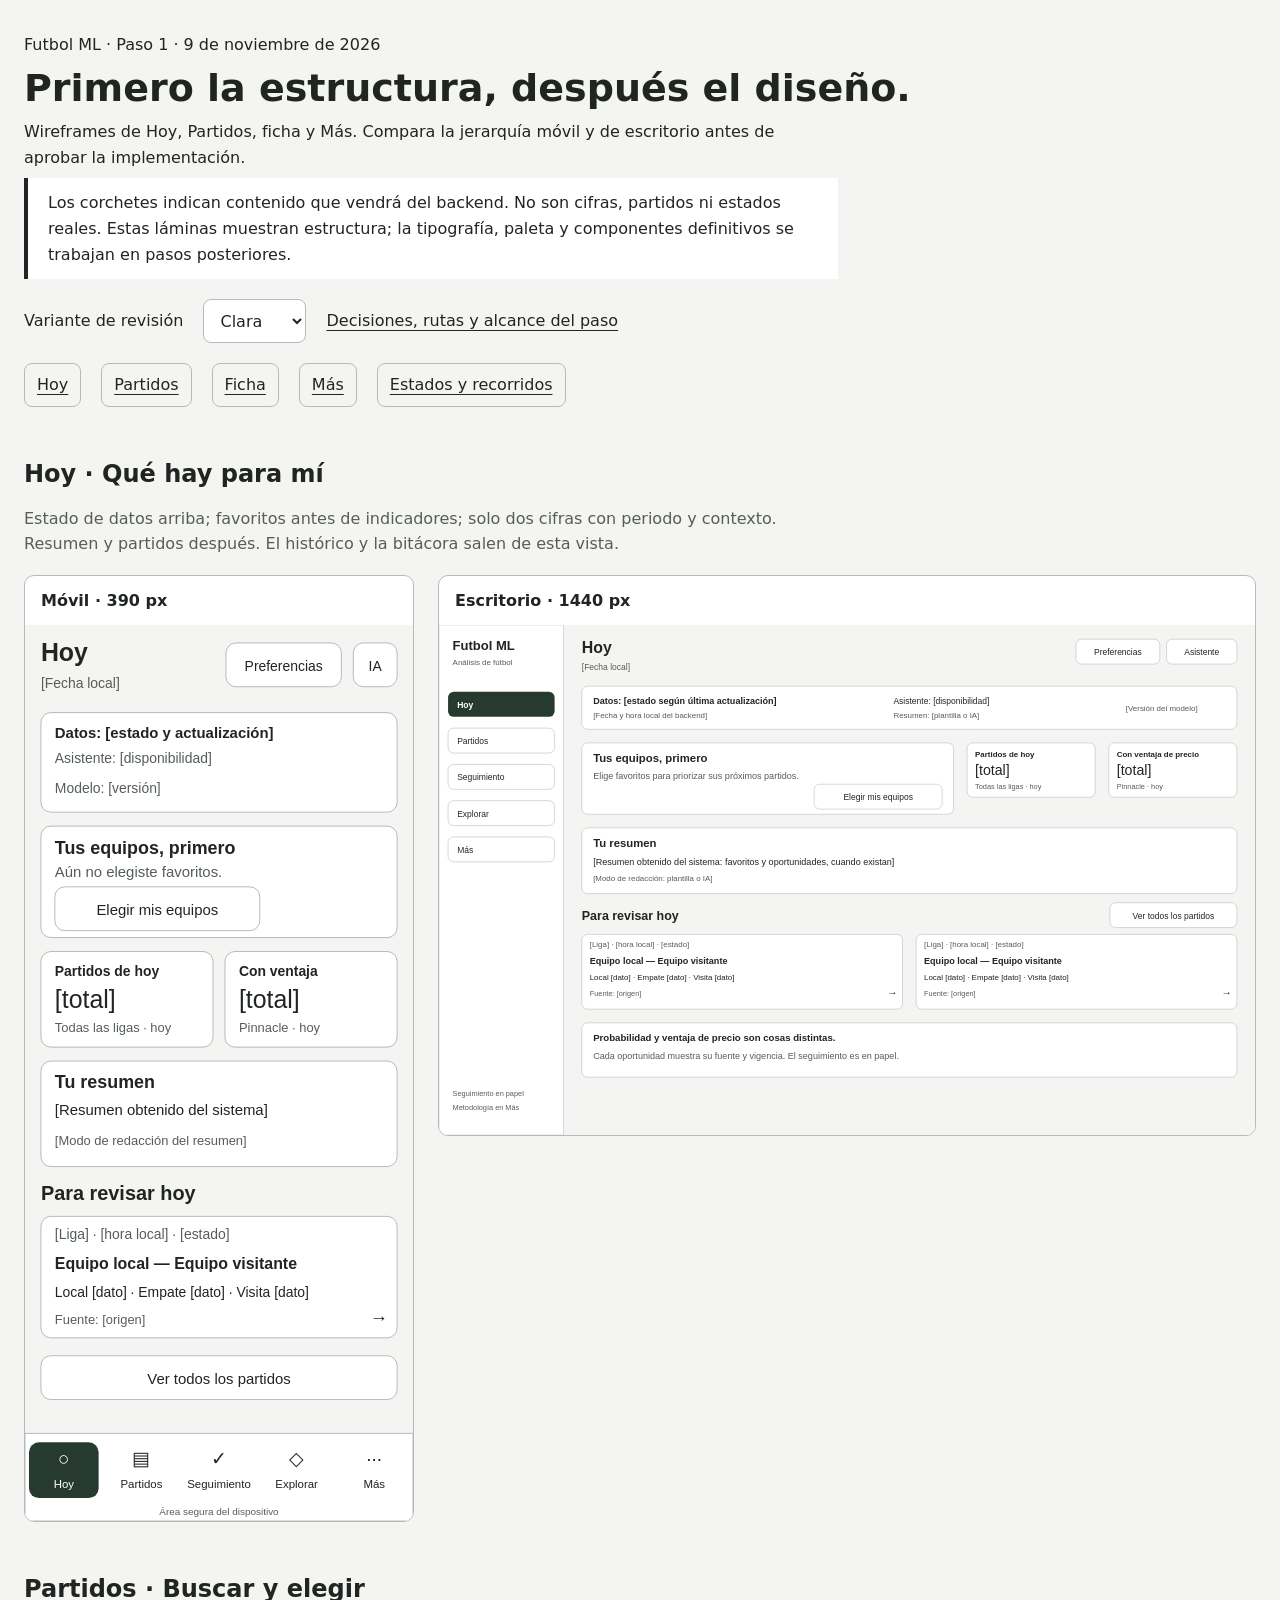
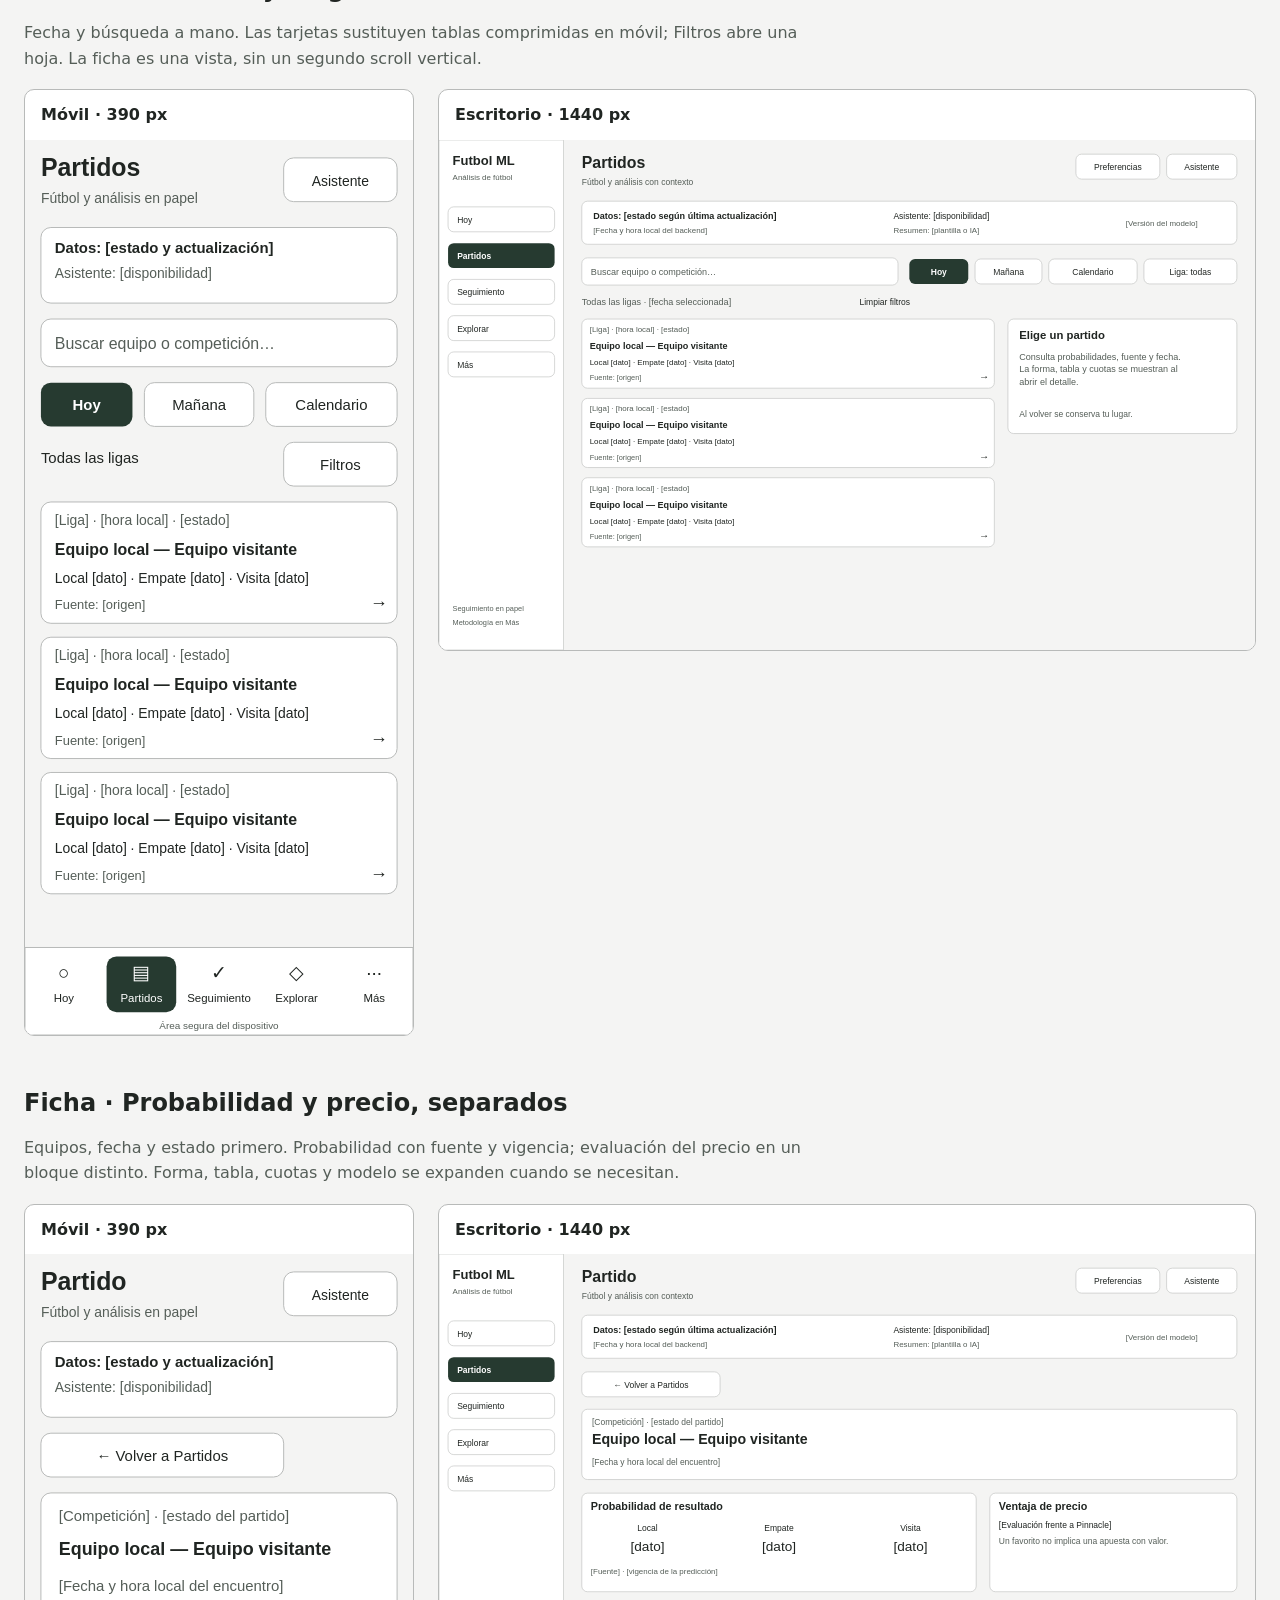
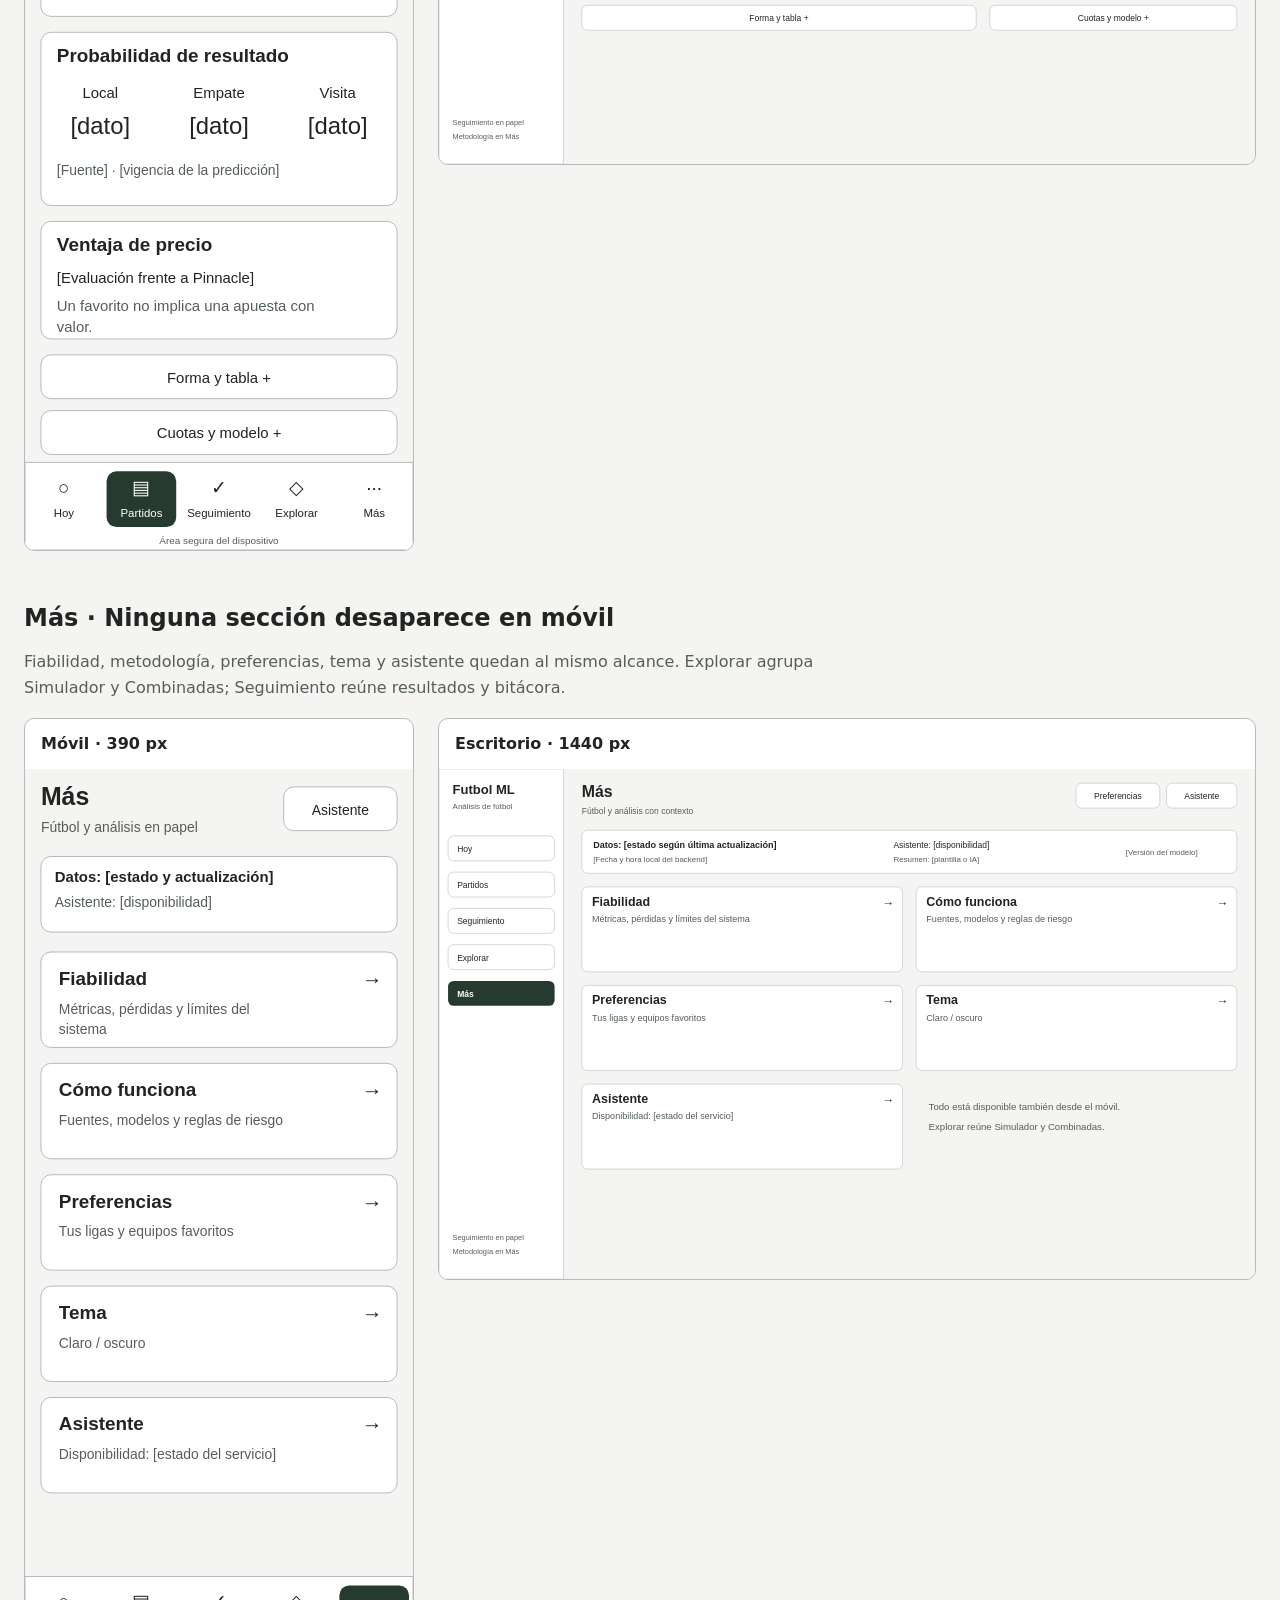
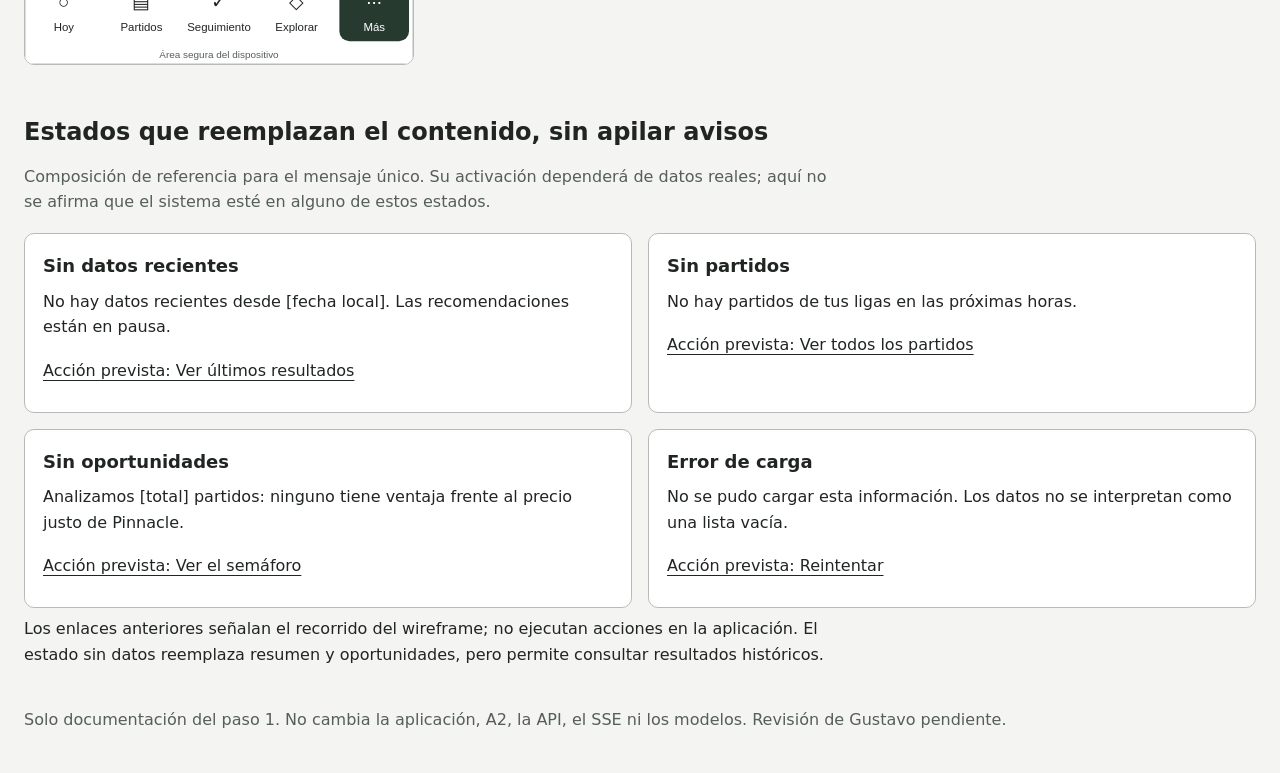
==== docs/img/rediseno/index.html @ 601208ce "docs(web): definir wireframes móviles y de escritorio para revisión" ====
<!doctype html>
<html lang="es">
<head>
  <meta charset="utf-8">
  <meta name="viewport" content="width=device-width,initial-scale=1">
  <title>Futbol ML · Wireframes para revisión</title>
  <style>
    :root { color-scheme: light; --bg:#f4f4f3; --surface:#fff; --text:#202522; --muted:#555e58; --line:#b8bab9; }
    :root[data-theme="oscuro"] { color-scheme:dark; --bg:#111613; --surface:#1d2520; --text:#f0f3ef; --muted:#b5bfb6; --line:#6b766e; }
    * { box-sizing:border-box; }
    body { margin:0; padding:24px; font:16px/1.6 system-ui,sans-serif; background:var(--bg); color:var(--text); }
    main { max-width:1560px; margin:auto; }
    h1 { margin:8px 0; font-size:clamp(25px,4vw,38px); line-height:1.2; }
    h2 { margin:0 0 12px; font-size:24px; }
    p { max-width:80ch; margin:8px 0; }
    a { color:inherit; text-underline-offset:4px; }
    nav, .tools { display:flex; flex-wrap:wrap; gap:8px 20px; margin:20px 0; align-items:center; }
    nav a, select { min-height:44px; padding:8px 12px; border:1px solid var(--line); border-radius:8px; }
    select { background:var(--surface); color:var(--text); font:inherit; }
    :focus-visible { outline:3px solid var(--text); outline-offset:4px; }
    .note { border-left:4px solid var(--text); padding:12px 20px; background:var(--surface); }
    section { margin-top:48px; scroll-margin-top:20px; }
    .pair { display:grid; grid-template-columns:minmax(0,390px) minmax(0,1fr); gap:24px; align-items:start; }
    figure { margin:0; min-width:0; background:var(--surface); border:1px solid var(--line); border-radius:10px; overflow:hidden; }
    figcaption { padding:12px 16px; font-weight:600; }
    figure a { display:block; }
    img { display:block; width:100%; height:auto; }
    .description { color:var(--muted); margin-bottom:18px; }
    table { border-collapse:collapse; width:100%; font-size:15px; }
    th, td { padding:12px; border-bottom:1px solid var(--line); text-align:left; vertical-align:top; overflow-wrap:anywhere; }
    .states { display:grid; grid-template-columns:repeat(2,minmax(0,1fr)); gap:16px; }
    article { background:var(--surface); border:1px solid var(--line); border-radius:10px; padding:18px; }
    article h3 { margin:0 0 6px; font-size:18px; }
    article a { display:inline-block; padding:10px 0; min-height:44px; }
    footer { margin:40px 0 16px; color:var(--muted); }
    @media(max-width:800px) { body{padding:16px} .pair{grid-template-columns:minmax(0,1fr)} .pair figure:first-child{width:100%;max-width:390px;margin:auto} .states{grid-template-columns:minmax(0,1fr)} }
    @media(prefers-reduced-motion:reduce) { html{scroll-behavior:auto} }
  </style>
</head>
<body>
<main>
  <p>Futbol ML · Paso 1 · 9 de noviembre de 2026</p>
  <h1>Primero la estructura, después el diseño.</h1>
  <p>Wireframes de Hoy, Partidos, ficha y Más. Compara la jerarquía móvil y de escritorio antes de aprobar la implementación.</p>
  <p class="note">Los corchetes indican contenido que vendrá del backend. No son cifras, partidos ni estados reales. Estas láminas muestran estructura; la tipografía, paleta y componentes definitivos se trabajan en pasos posteriores.</p>
  <div class="tools">
    <label for="theme">Variante de revisión</label>
    <select id="theme"><option value="claro">Clara</option><option value="oscuro">Oscura</option></select>
    <a href="README.md">Decisiones, rutas y alcance del paso</a>
  </div>
  <nav aria-label="Láminas"><a href="#hoy">Hoy</a><a href="#partidos">Partidos</a><a href="#ficha">Ficha</a><a href="#mas">Más</a><a href="#estados">Estados y recorridos</a></nav>
  <section id="hoy">
    <h2>Hoy · Qué hay para mí</h2>
    <p class="description">Estado de datos arriba; favoritos antes de indicadores; solo dos cifras con periodo y contexto. Resumen y partidos después. El histórico y la bitácora salen de esta vista.</p>
    <div class="pair">
      <figure><figcaption>Móvil · 390 px</figcaption><a data-frame="hoy-390" href="hoy-390-claro.svg"><img src="hoy-390-claro.svg" width="390" height="900" alt="Hoy en móvil: estado, favoritos, dos indicadores, resumen y partidos."></a></figure>
      <figure><figcaption>Escritorio · 1440 px</figcaption><a data-frame="hoy-1440" href="hoy-1440-claro.svg"><img src="hoy-1440-claro.svg" width="1440" height="900" alt="Hoy en escritorio con navegación lateral y el mismo orden de información."></a></figure>
    </div>
  </section>
  <section id="partidos">
    <h2>Partidos · Buscar y elegir</h2>
    <p class="description">Fecha y búsqueda a mano. Las tarjetas sustituyen tablas comprimidas en móvil; Filtros abre una hoja. La ficha es una vista, sin un segundo scroll vertical.</p>
    <div class="pair">
      <figure><figcaption>Móvil · 390 px</figcaption><a data-frame="partidos-390" href="partidos-390-claro.svg"><img src="partidos-390-claro.svg" width="390" height="900" alt="Lista móvil de partidos con búsqueda, fechas y acceso a filtros."></a></figure>
      <figure><figcaption>Escritorio · 1440 px</figcaption><a data-frame="partidos-1440" href="partidos-1440-claro.svg"><img src="partidos-1440-claro.svg" width="1440" height="900" alt="Lista de partidos en escritorio con filtros visibles."></a></figure>
    </div>
  </section>
  <section id="ficha">
    <h2>Ficha · Probabilidad y precio, separados</h2>
    <p class="description">Equipos, fecha y estado primero. Probabilidad con fuente y vigencia; evaluación del precio en un bloque distinto. Forma, tabla, cuotas y modelo se expanden cuando se necesitan.</p>
    <div class="pair">
      <figure><figcaption>Móvil · 390 px</figcaption><a data-frame="ficha-390" href="ficha-390-claro.svg"><img src="ficha-390-claro.svg" width="390" height="900" alt="Ficha móvil con probabilidades y ventaja de precio en bloques separados."></a></figure>
      <figure><figcaption>Escritorio · 1440 px</figcaption><a data-frame="ficha-1440" href="ficha-1440-claro.svg"><img src="ficha-1440-claro.svg" width="1440" height="900" alt="Ficha en escritorio con comparación en columnas y regreso a Partidos."></a></figure>
    </div>
  </section>
  <section id="mas">
    <h2>Más · Ninguna sección desaparece en móvil</h2>
    <p class="description">Fiabilidad, metodología, preferencias, tema y asistente quedan al mismo alcance. Explorar agrupa Simulador y Combinadas; Seguimiento reúne resultados y bitácora.</p>
    <div class="pair">
      <figure><figcaption>Móvil · 390 px</figcaption><a data-frame="mas-390" href="mas-390-claro.svg"><img src="mas-390-claro.svg" width="390" height="900" alt="Menú Más móvil con acceso a Fiabilidad, Cómo funciona, preferencias, tema y asistente."></a></figure>
      <figure><figcaption>Escritorio · 1440 px</figcaption><a data-frame="mas-1440" href="mas-1440-claro.svg"><img src="mas-1440-claro.svg" width="1440" height="900" alt="Menú Más en escritorio con los mismos destinos."></a></figure>
    </div>
  </section>
  <section id="estados">
    <h2>Estados que reemplazan el contenido, sin apilar avisos</h2>
    <p class="description">Composición de referencia para el mensaje único. Su activación dependerá de datos reales; aquí no se afirma que el sistema esté en alguno de estos estados.</p>
    <div class="states">
      <article><h3>Sin datos recientes</h3><p>No hay datos recientes desde [fecha local]. Las recomendaciones están en pausa.</p><a href="#partidos">Acción prevista: Ver últimos resultados</a></article>
      <article><h3>Sin partidos</h3><p>No hay partidos de tus ligas en las próximas horas.</p><a href="#partidos">Acción prevista: Ver todos los partidos</a></article>
      <article><h3>Sin oportunidades</h3><p>Analizamos [total] partidos: ninguno tiene ventaja frente al precio justo de Pinnacle.</p><a href="#hoy">Acción prevista: Ver el semáforo</a></article>
      <article><h3>Error de carga</h3><p>No se pudo cargar esta información. Los datos no se interpretan como una lista vacía.</p><a href="#estados">Acción prevista: Reintentar</a></article>
    </div>
    <p>Los enlaces anteriores señalan el recorrido del wireframe; no ejecutan acciones en la aplicación. El estado sin datos reemplaza resumen y oportunidades, pero permite consultar resultados históricos.</p>
  </section>
  <footer>Solo documentación del paso 1. No cambia la aplicación, A2, la API, el SSE ni los modelos. Revisión de Gustavo pendiente.</footer>
</main>
<script>
  const theme = document.querySelector("#theme");
  theme.addEventListener("change", () => {
    document.documentElement.dataset.theme = theme.value;
    for (const link of document.querySelectorAll("[data-frame]")) {
      const file = `${link.dataset.frame}-${theme.value}.svg`;
      link.href = file;
      link.querySelector("img").src = file;
    }
  });
</script>
</body>
</html>
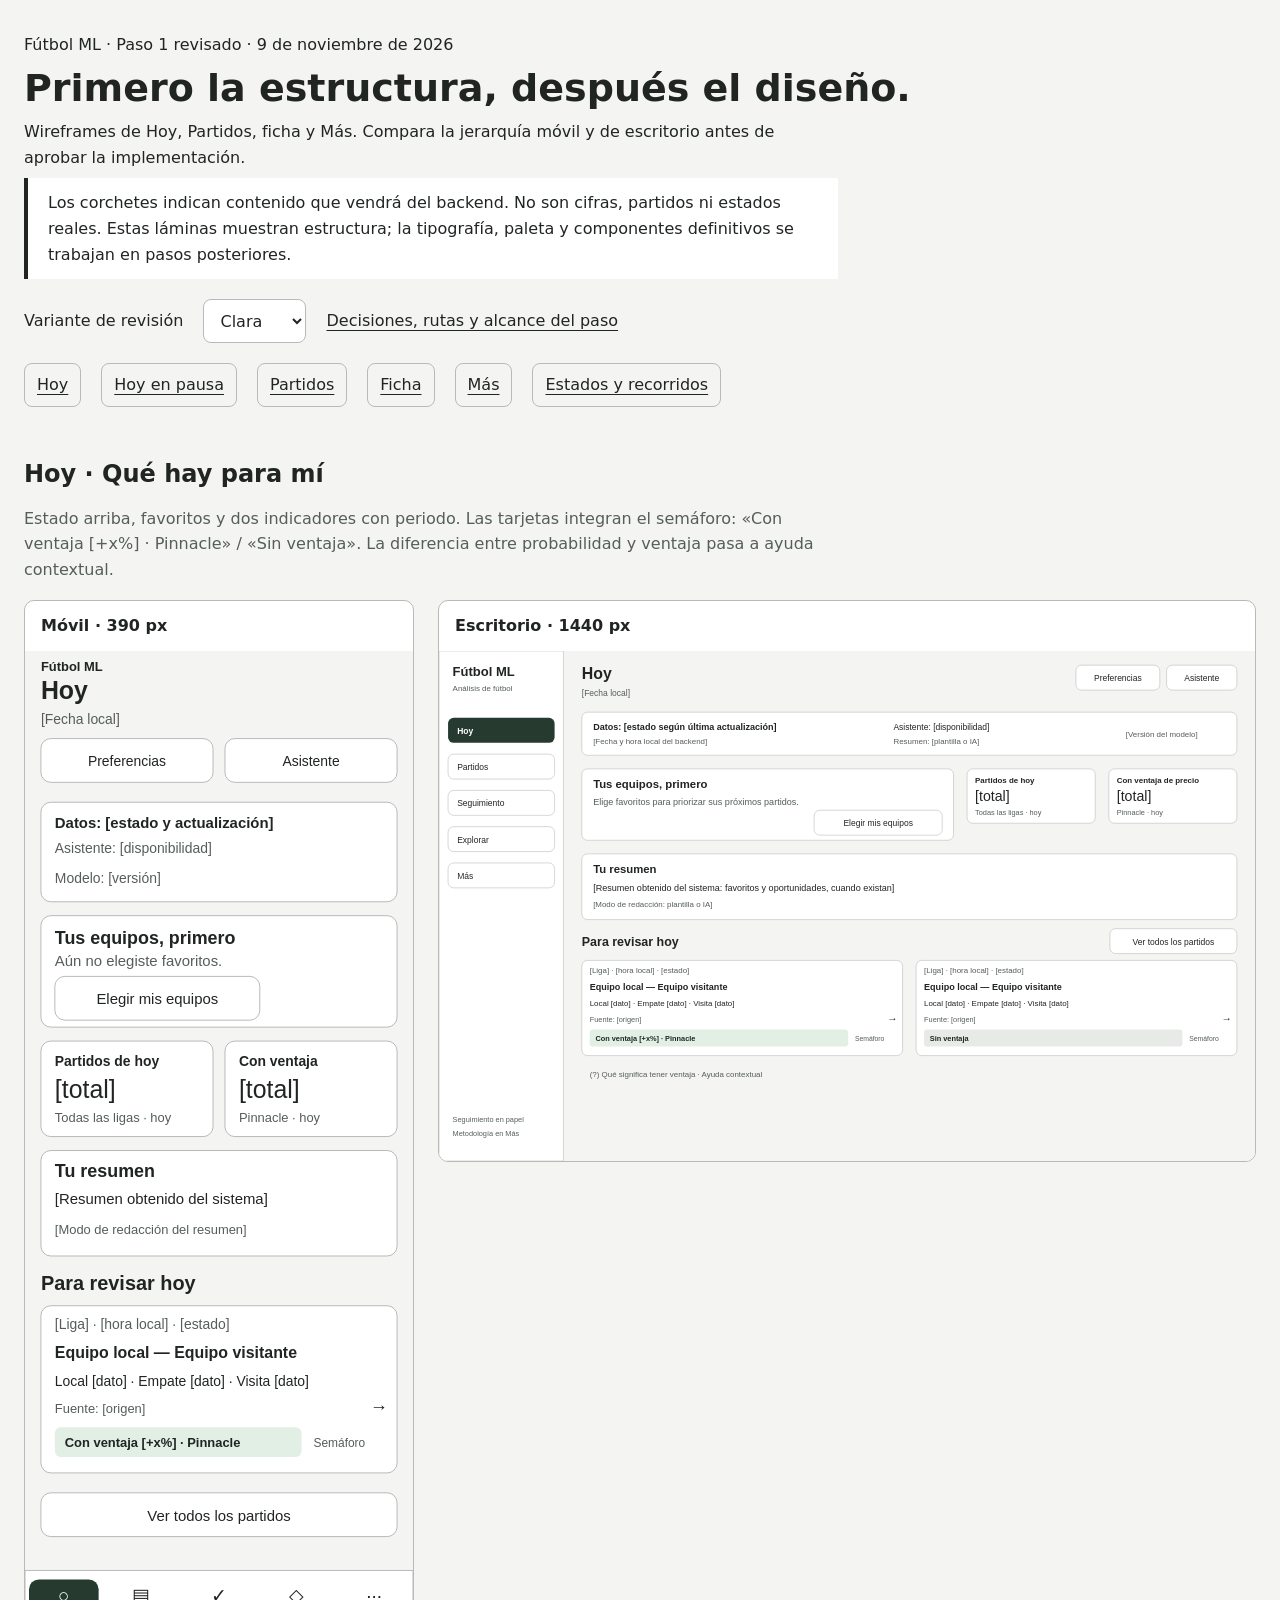
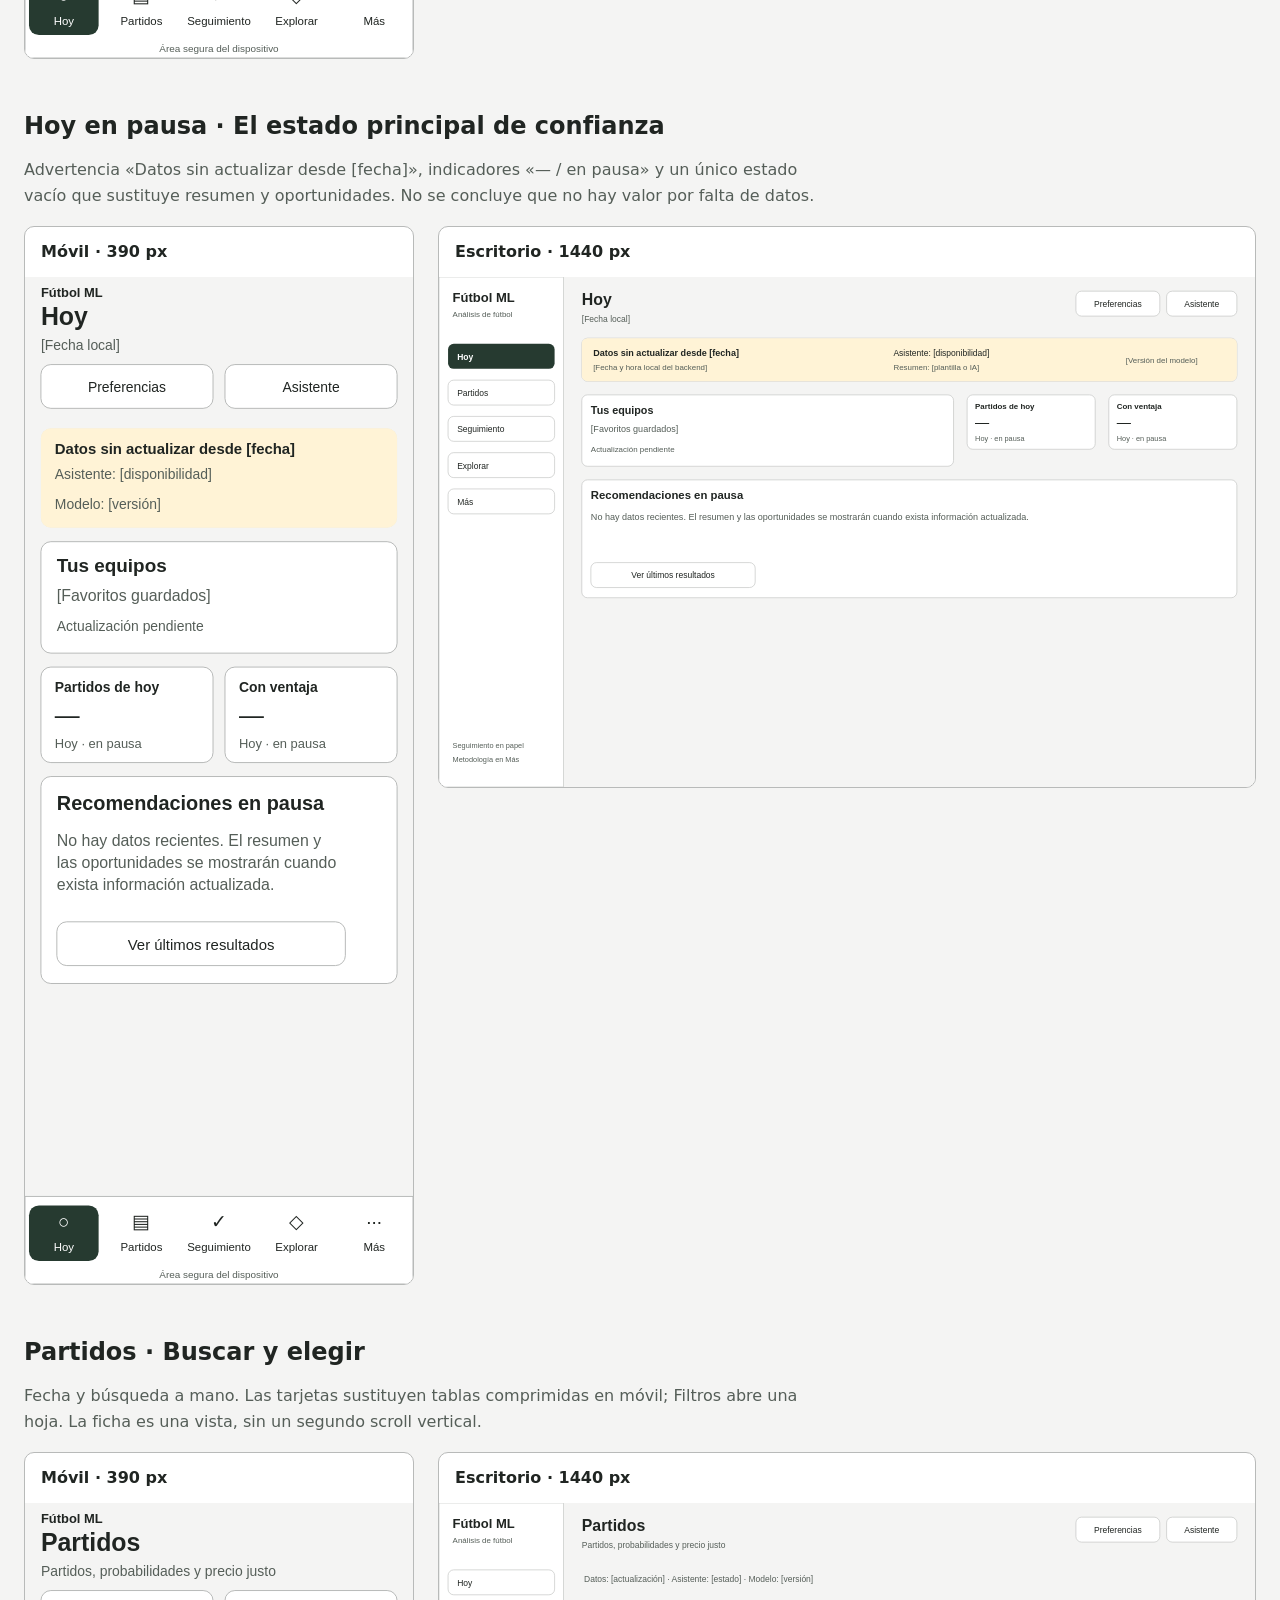
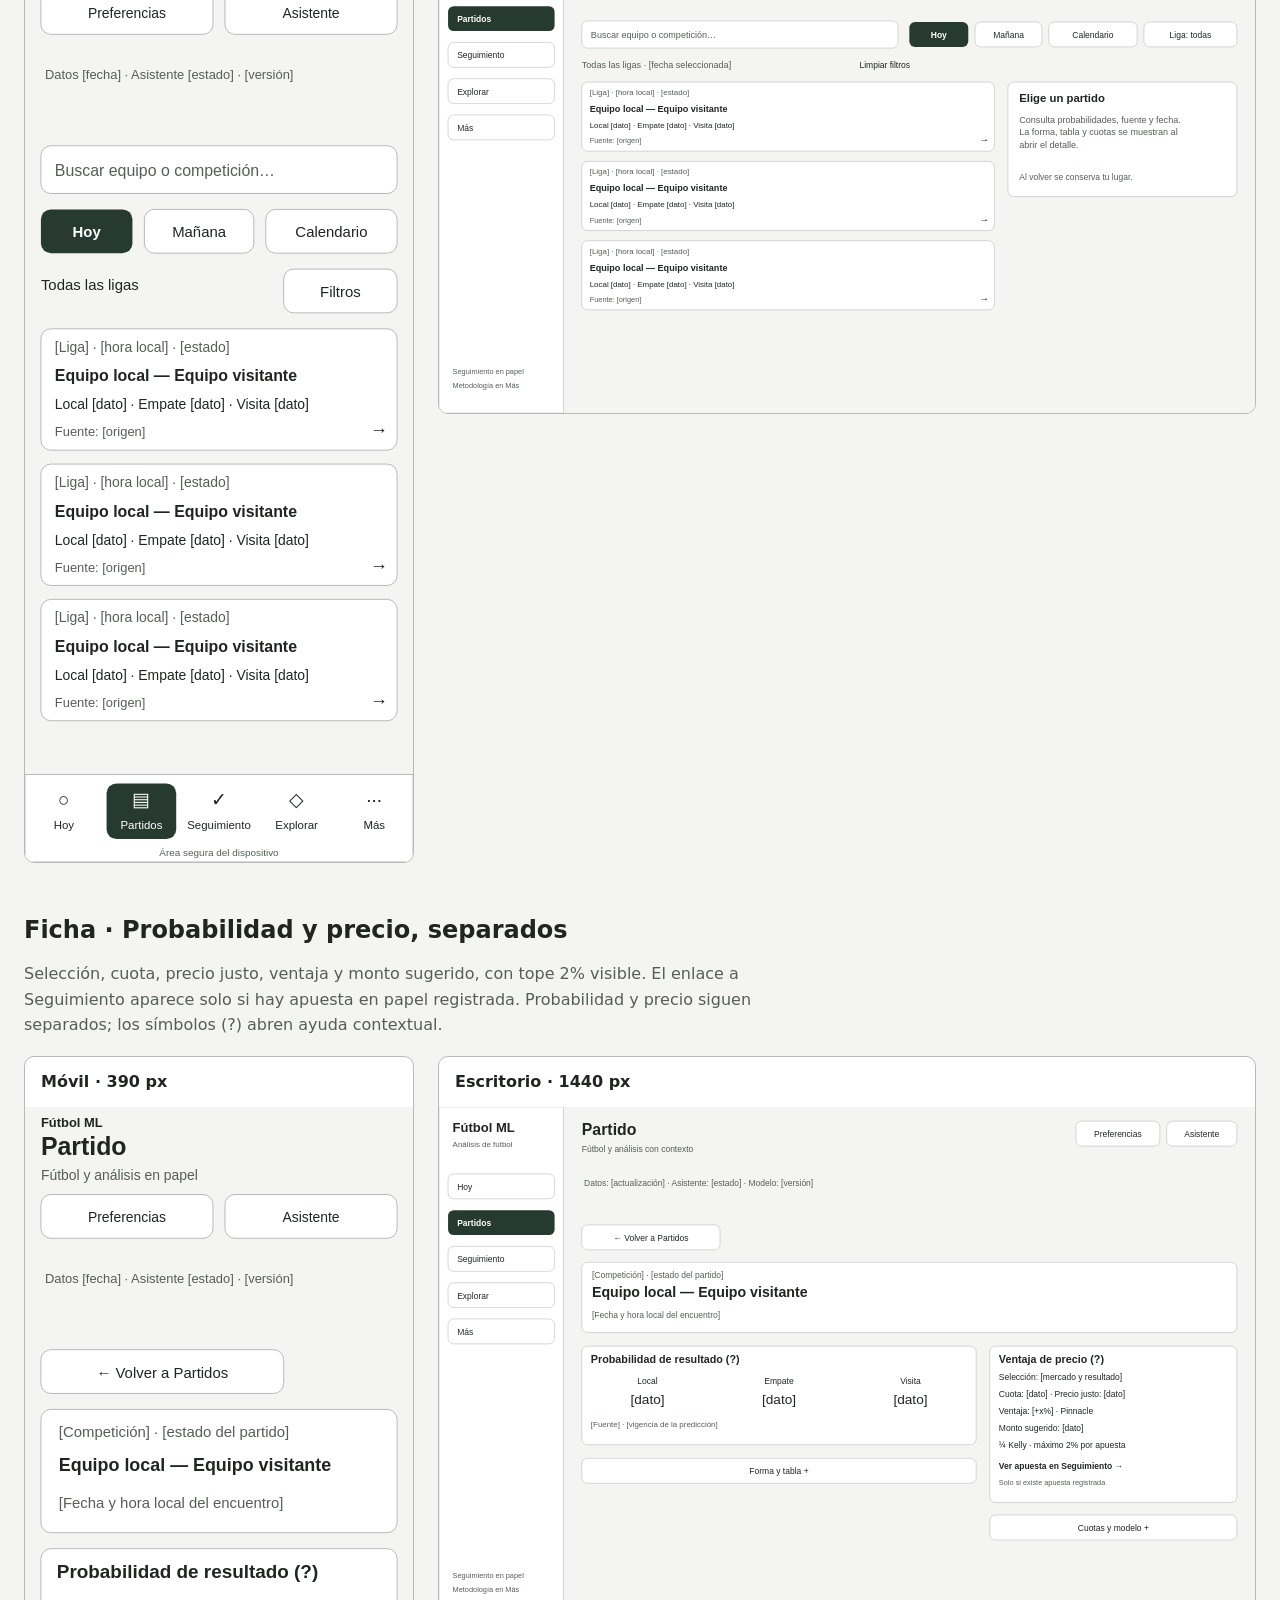
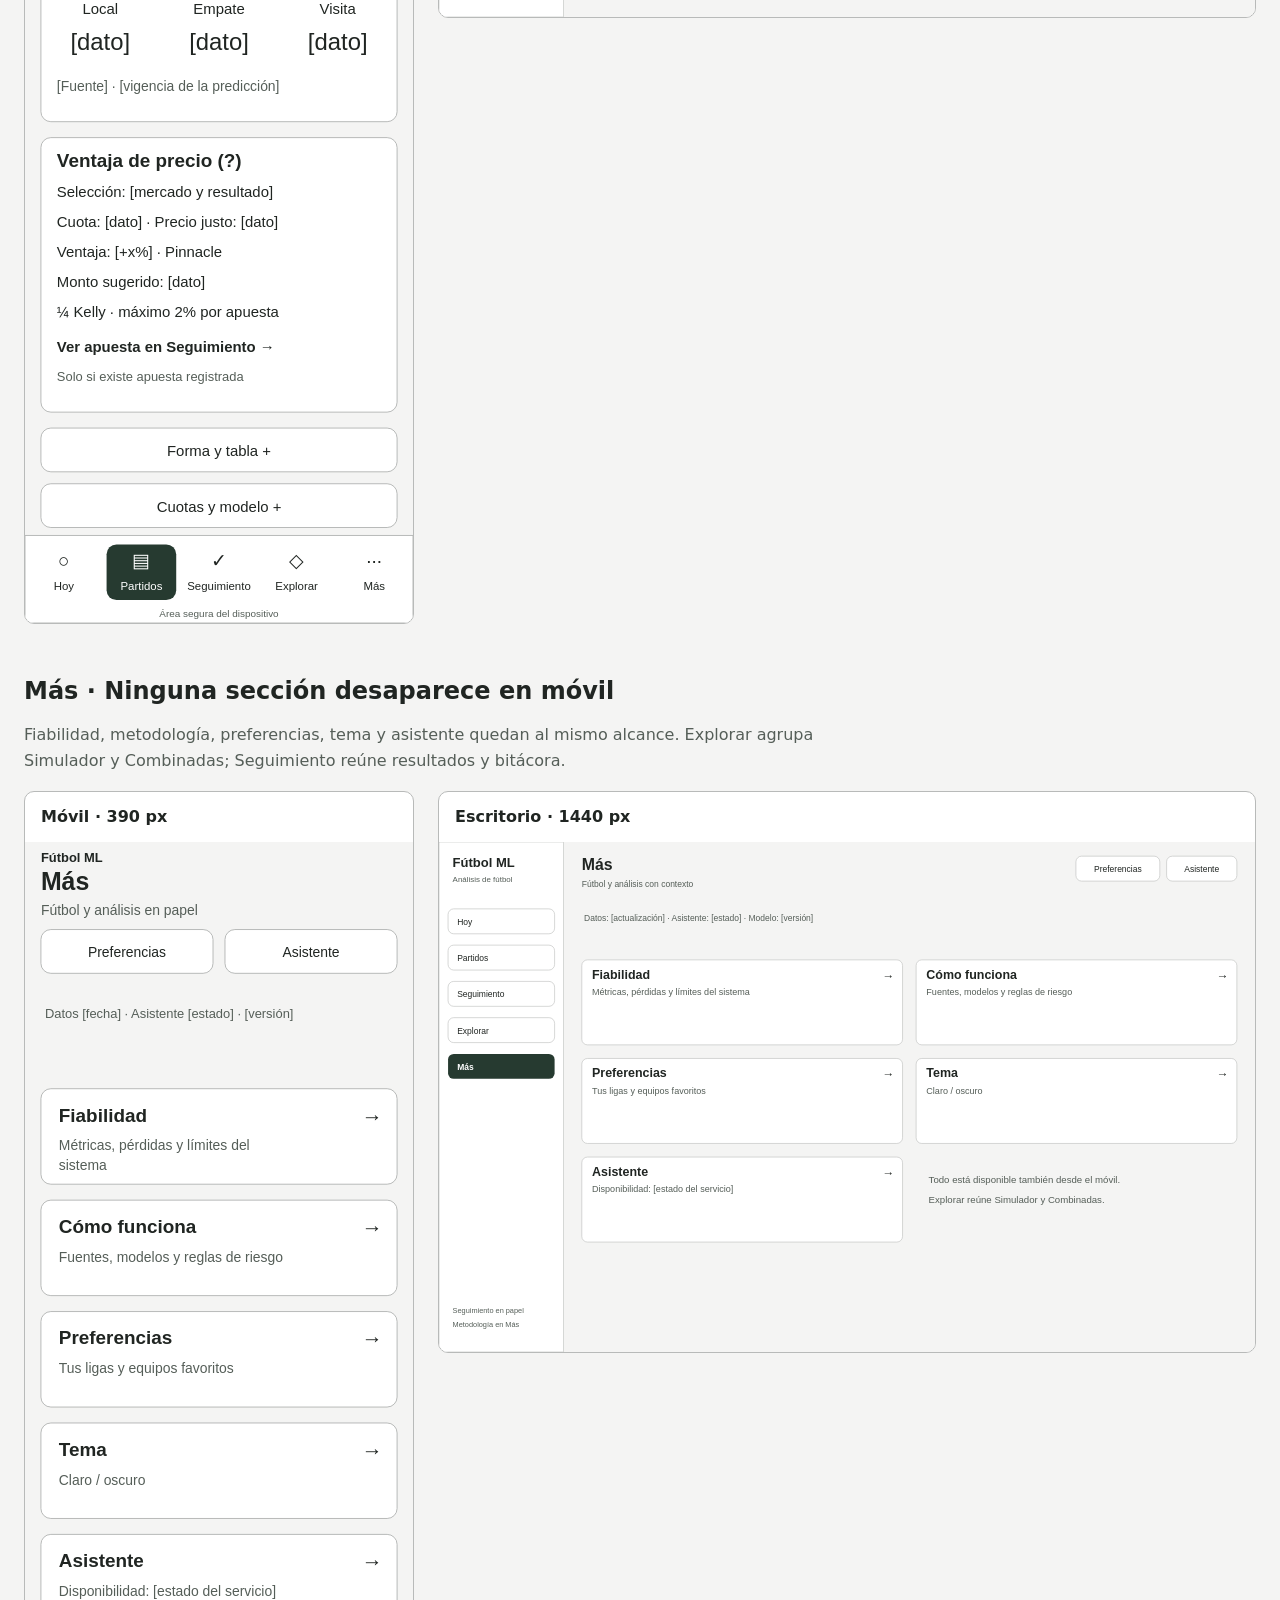
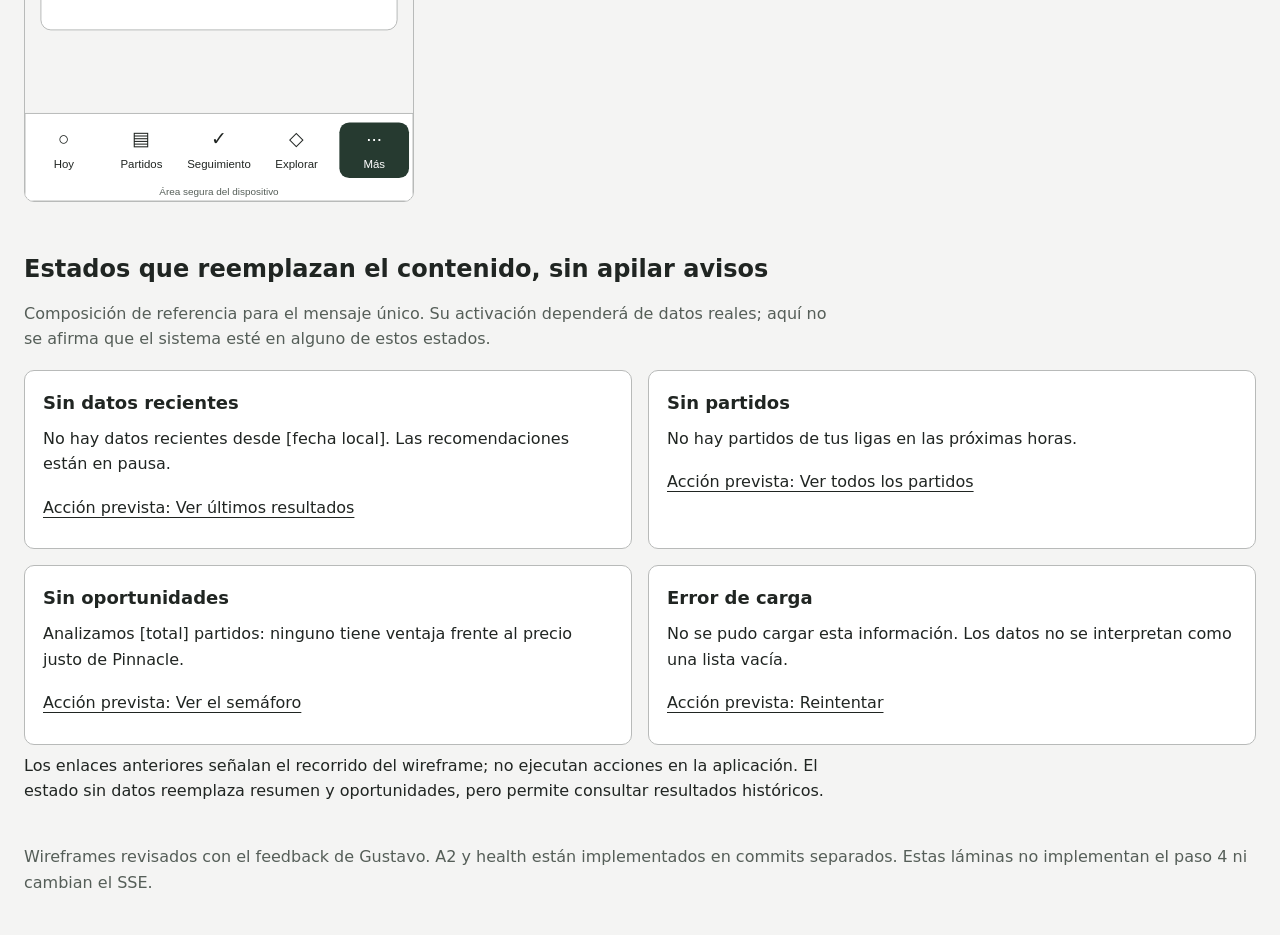
==== commit 27b02b8e: "docs(web): ajustar wireframes de datos atrasados, valor y ficha de precio" ====
--- a/docs/img/rediseno/index.html
+++ b/docs/img/rediseno/index.html
@@ -3,7 +3,7 @@
 <head>
   <meta charset="utf-8">
   <meta name="viewport" content="width=device-width,initial-scale=1">
-  <title>Futbol ML · Wireframes para revisión</title>
+  <title>Fútbol ML · Wireframes para revisión</title>
   <style>
     :root { color-scheme: light; --bg:#f4f4f3; --surface:#fff; --text:#202522; --muted:#555e58; --line:#b8bab9; }
     :root[data-theme="oscuro"] { color-scheme:dark; --bg:#111613; --surface:#1d2520; --text:#f0f3ef; --muted:#b5bfb6; --line:#6b766e; }
@@ -39,7 +39,7 @@
 </head>
 <body>
 <main>
-  <p>Futbol ML · Paso 1 · 9 de noviembre de 2026</p>
+  <p>Fútbol ML · Paso 1 revisado · 9 de noviembre de 2026</p>
   <h1>Primero la estructura, después el diseño.</h1>
   <p>Wireframes de Hoy, Partidos, ficha y Más. Compara la jerarquía móvil y de escritorio antes de aprobar la implementación.</p>
   <p class="note">Los corchetes indican contenido que vendrá del backend. No son cifras, partidos ni estados reales. Estas láminas muestran estructura; la tipografía, paleta y componentes definitivos se trabajan en pasos posteriores.</p>
@@ -48,28 +48,36 @@
     <select id="theme"><option value="claro">Clara</option><option value="oscuro">Oscura</option></select>
     <a href="README.md">Decisiones, rutas y alcance del paso</a>
   </div>
-  <nav aria-label="Láminas"><a href="#hoy">Hoy</a><a href="#partidos">Partidos</a><a href="#ficha">Ficha</a><a href="#mas">Más</a><a href="#estados">Estados y recorridos</a></nav>
+  <nav aria-label="Láminas"><a href="#hoy">Hoy</a><a href="#hoy-atrasado">Hoy en pausa</a><a href="#partidos">Partidos</a><a href="#ficha">Ficha</a><a href="#mas">Más</a><a href="#estados">Estados y recorridos</a></nav>
   <section id="hoy">
     <h2>Hoy · Qué hay para mí</h2>
-    <p class="description">Estado de datos arriba; favoritos antes de indicadores; solo dos cifras con periodo y contexto. Resumen y partidos después. El histórico y la bitácora salen de esta vista.</p>
+    <p class="description">Estado arriba, favoritos y dos indicadores con periodo. Las tarjetas integran el semáforo: «Con ventaja [+x%] · Pinnacle» / «Sin ventaja». La diferencia entre probabilidad y ventaja pasa a ayuda contextual.</p>
     <div class="pair">
-      <figure><figcaption>Móvil · 390 px</figcaption><a data-frame="hoy-390" href="hoy-390-claro.svg"><img src="hoy-390-claro.svg" width="390" height="900" alt="Hoy en móvil: estado, favoritos, dos indicadores, resumen y partidos."></a></figure>
+      <figure><figcaption>Móvil · 390 px</figcaption><a data-frame="hoy-390" href="hoy-390-claro.svg"><img src="hoy-390-claro.svg" width="390" height="1012" alt="Hoy en móvil: estado, favoritos, dos indicadores, resumen y partidos."></a></figure>
       <figure><figcaption>Escritorio · 1440 px</figcaption><a data-frame="hoy-1440" href="hoy-1440-claro.svg"><img src="hoy-1440-claro.svg" width="1440" height="900" alt="Hoy en escritorio con navegación lateral y el mismo orden de información."></a></figure>
+    </div>
+  </section>
+  <section id="hoy-atrasado">
+    <h2>Hoy en pausa · El estado principal de confianza</h2>
+    <p class="description">Advertencia «Datos sin actualizar desde [fecha]», indicadores «— / en pausa» y un único estado vacío que sustituye resumen y oportunidades. No se concluye que no hay valor por falta de datos.</p>
+    <div class="pair">
+      <figure><figcaption>Móvil · 390 px</figcaption><a data-frame="hoy-atrasado-390" href="hoy-atrasado-390-claro.svg"><img src="hoy-atrasado-390-claro.svg" width="390" height="1012" alt="Hoy móvil con datos atrasados, indicadores en pausa y un único estado vacío."></a></figure>
+      <figure><figcaption>Escritorio · 1440 px</figcaption><a data-frame="hoy-atrasado-1440" href="hoy-atrasado-1440-claro.svg"><img src="hoy-atrasado-1440-claro.svg" width="1440" height="900" alt="Hoy escritorio con advertencia y recomendaciones en pausa."></a></figure>
     </div>
   </section>
   <section id="partidos">
     <h2>Partidos · Buscar y elegir</h2>
     <p class="description">Fecha y búsqueda a mano. Las tarjetas sustituyen tablas comprimidas en móvil; Filtros abre una hoja. La ficha es una vista, sin un segundo scroll vertical.</p>
     <div class="pair">
-      <figure><figcaption>Móvil · 390 px</figcaption><a data-frame="partidos-390" href="partidos-390-claro.svg"><img src="partidos-390-claro.svg" width="390" height="900" alt="Lista móvil de partidos con búsqueda, fechas y acceso a filtros."></a></figure>
+      <figure><figcaption>Móvil · 390 px</figcaption><a data-frame="partidos-390" href="partidos-390-claro.svg"><img src="partidos-390-claro.svg" width="390" height="964" alt="Lista móvil de partidos con búsqueda, fechas y acceso a filtros."></a></figure>
       <figure><figcaption>Escritorio · 1440 px</figcaption><a data-frame="partidos-1440" href="partidos-1440-claro.svg"><img src="partidos-1440-claro.svg" width="1440" height="900" alt="Lista de partidos en escritorio con filtros visibles."></a></figure>
     </div>
   </section>
   <section id="ficha">
     <h2>Ficha · Probabilidad y precio, separados</h2>
-    <p class="description">Equipos, fecha y estado primero. Probabilidad con fuente y vigencia; evaluación del precio en un bloque distinto. Forma, tabla, cuotas y modelo se expanden cuando se necesitan.</p>
+    <p class="description">Selección, cuota, precio justo, ventaja y monto sugerido, con tope 2% visible. El enlace a Seguimiento aparece solo si hay apuesta en papel registrada. Probabilidad y precio siguen separados; los símbolos (?) abren ayuda contextual.</p>
     <div class="pair">
-      <figure><figcaption>Móvil · 390 px</figcaption><a data-frame="ficha-390" href="ficha-390-claro.svg"><img src="ficha-390-claro.svg" width="390" height="900" alt="Ficha móvil con probabilidades y ventaja de precio en bloques separados."></a></figure>
+      <figure><figcaption>Móvil · 390 px</figcaption><a data-frame="ficha-390" href="ficha-390-claro.svg"><img src="ficha-390-claro.svg" width="390" height="1122" alt="Ficha móvil con probabilidades y ventaja de precio en bloques separados."></a></figure>
       <figure><figcaption>Escritorio · 1440 px</figcaption><a data-frame="ficha-1440" href="ficha-1440-claro.svg"><img src="ficha-1440-claro.svg" width="1440" height="900" alt="Ficha en escritorio con comparación en columnas y regreso a Partidos."></a></figure>
     </div>
   </section>
@@ -77,7 +85,7 @@
     <h2>Más · Ninguna sección desaparece en móvil</h2>
     <p class="description">Fiabilidad, metodología, preferencias, tema y asistente quedan al mismo alcance. Explorar agrupa Simulador y Combinadas; Seguimiento reúne resultados y bitácora.</p>
     <div class="pair">
-      <figure><figcaption>Móvil · 390 px</figcaption><a data-frame="mas-390" href="mas-390-claro.svg"><img src="mas-390-claro.svg" width="390" height="900" alt="Menú Más móvil con acceso a Fiabilidad, Cómo funciona, preferencias, tema y asistente."></a></figure>
+      <figure><figcaption>Móvil · 390 px</figcaption><a data-frame="mas-390" href="mas-390-claro.svg"><img src="mas-390-claro.svg" width="390" height="964" alt="Menú Más móvil con acceso a Fiabilidad, Cómo funciona, preferencias, tema y asistente."></a></figure>
       <figure><figcaption>Escritorio · 1440 px</figcaption><a data-frame="mas-1440" href="mas-1440-claro.svg"><img src="mas-1440-claro.svg" width="1440" height="900" alt="Menú Más en escritorio con los mismos destinos."></a></figure>
     </div>
   </section>
@@ -92,7 +100,7 @@
     </div>
     <p>Los enlaces anteriores señalan el recorrido del wireframe; no ejecutan acciones en la aplicación. El estado sin datos reemplaza resumen y oportunidades, pero permite consultar resultados históricos.</p>
   </section>
-  <footer>Solo documentación del paso 1. No cambia la aplicación, A2, la API, el SSE ni los modelos. Revisión de Gustavo pendiente.</footer>
+  <footer>Wireframes revisados con el feedback de Gustavo. A2 y health están implementados en commits separados. Estas láminas no implementan el paso 4 ni cambian el SSE.</footer>
 </main>
 <script>
   const theme = document.querySelector("#theme");
